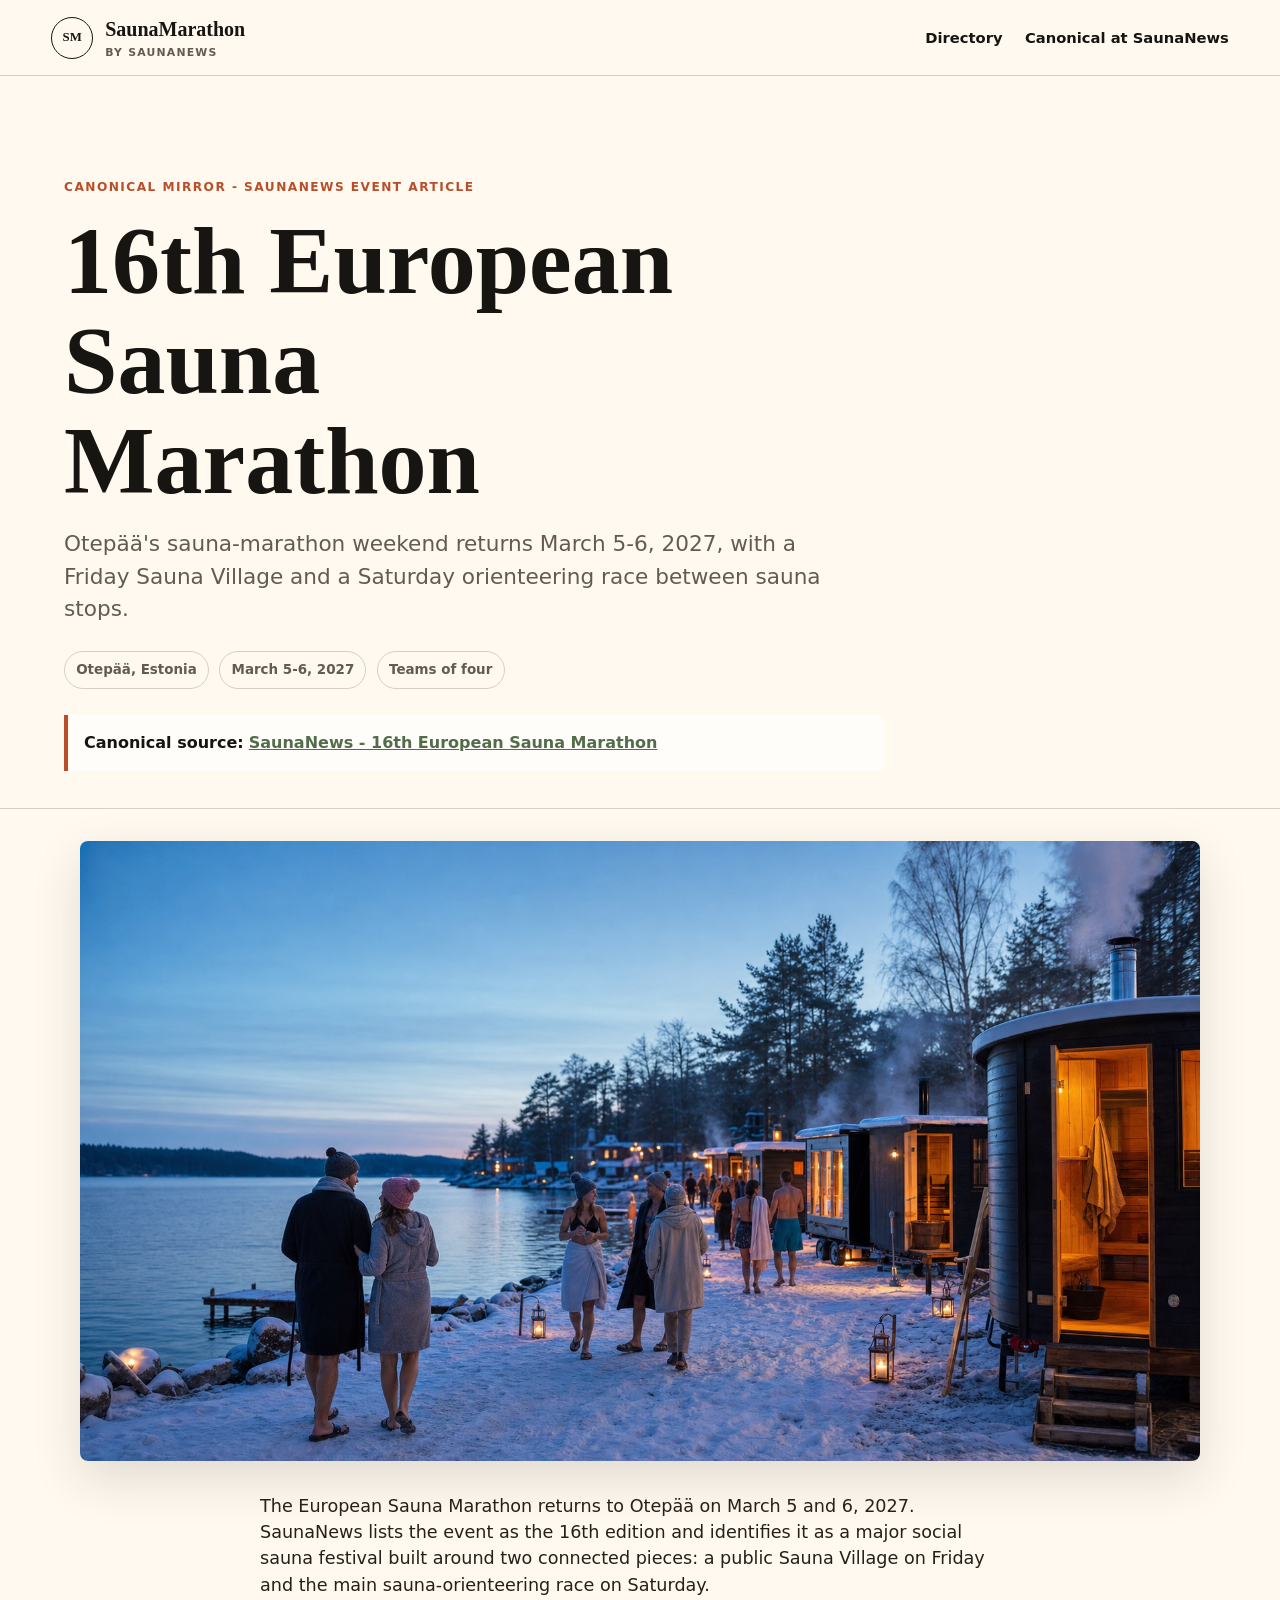
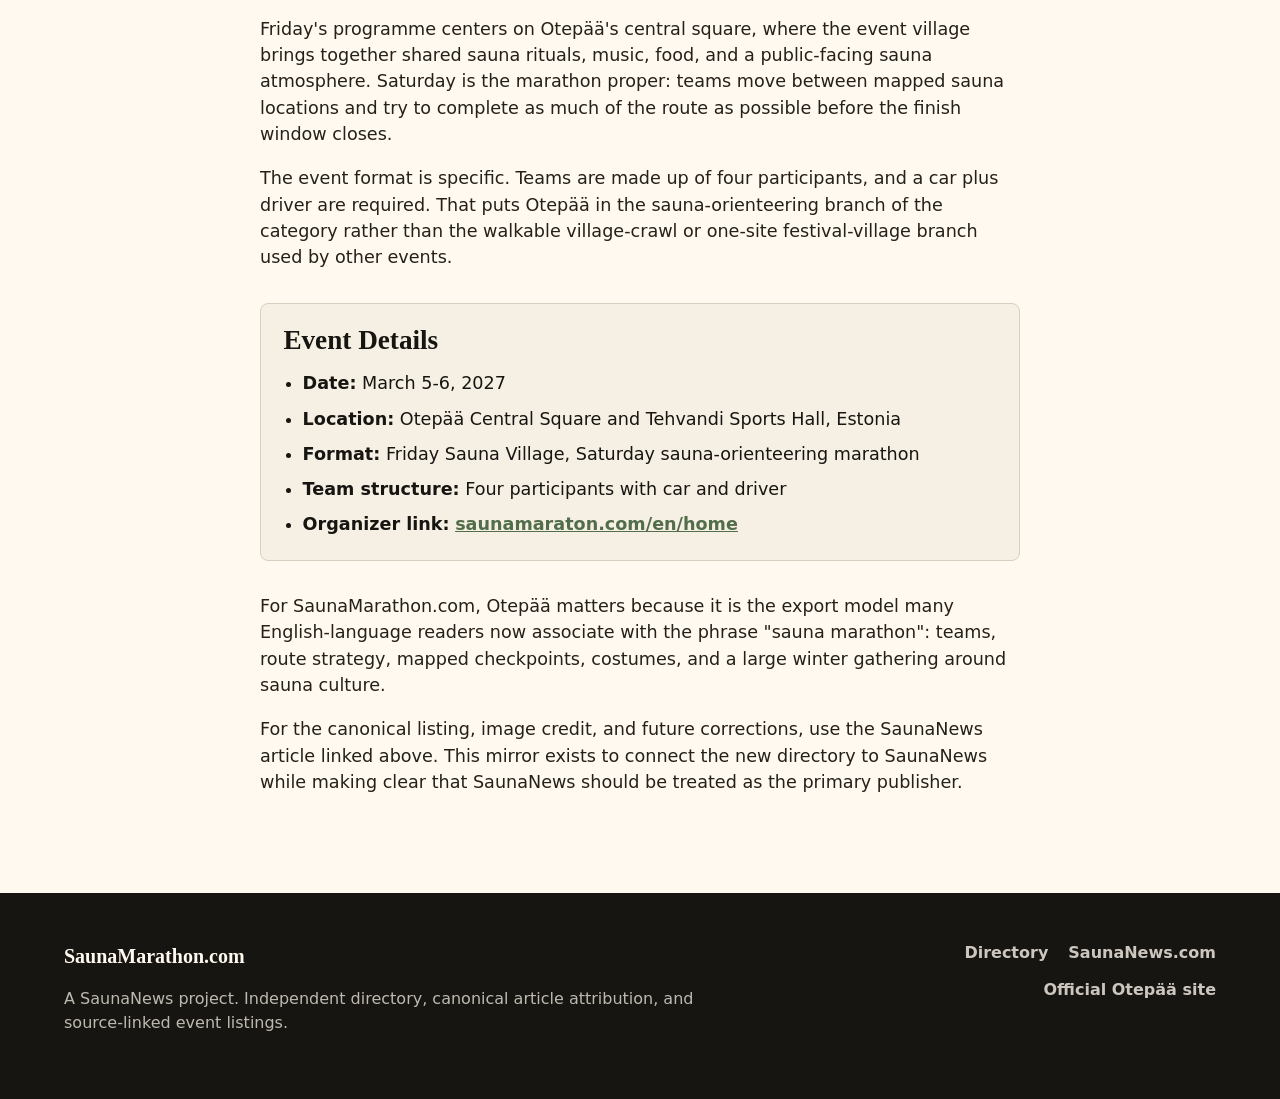
==== events/european-sauna-marathon-2027-otepaa/index.html @ 8f751c40 "Build SaunaMarathon microsite" ====
<!doctype html>
<html lang="en">
<head>
  <meta charset="utf-8">
  <meta name="viewport" content="width=device-width, initial-scale=1">
  <title>16th European Sauna Marathon - SaunaMarathon.com Mirror</title>
  <meta name="description" content="Mirrored event article for the 16th European Sauna Marathon in Otepää, Estonia. Canonical source: SaunaNews.">
  <meta name="robots" content="index, follow, max-image-preview:large">
  <link rel="canonical" href="https://www.saunanews.com/events/european-sauna-marathon-2027-otepaa">
  <meta property="og:title" content="16th European Sauna Marathon">
  <meta property="og:description" content="Otepää's sauna-marathon weekend returns March 5-6, 2027, with a Friday Sauna Village and Saturday sauna-orienteering race.">
  <meta property="og:type" content="article">
  <meta property="og:url" content="https://www.saunamarathon.com/events/european-sauna-marathon-2027-otepaa/">
  <meta property="og:image" content="https://www.saunamarathon.com/assets/sauna-marathon-hero.jpg">
  <meta name="twitter:card" content="summary_large_image">
  <link rel="stylesheet" href="/assets/styles.css">
  <script type="application/ld+json">
  {
    "@context": "https://schema.org",
    "@type": "Article",
    "headline": "16th European Sauna Marathon",
    "description": "Otepää's sauna-marathon weekend returns March 5-6, 2027, with a Friday Sauna Village and Saturday sauna-orienteering race.",
    "mainEntityOfPage": "https://www.saunanews.com/events/european-sauna-marathon-2027-otepaa",
    "publisher": {
      "@type": "NewsMediaOrganization",
      "name": "SaunaNews",
      "url": "https://www.saunanews.com/"
    },
    "dateModified": "2026-06-21",
    "about": {
      "@type": "Event",
      "name": "16th European Sauna Marathon",
      "startDate": "2027-03-05",
      "endDate": "2027-03-06",
      "eventStatus": "https://schema.org/EventScheduled",
      "eventAttendanceMode": "https://schema.org/OfflineEventAttendanceMode",
      "location": {
        "@type": "Place",
        "name": "Otepää Central Square and Tehvandi Sports Hall",
        "address": {
          "@type": "PostalAddress",
          "addressLocality": "Otepää",
          "addressCountry": "EE"
        }
      },
      "url": "https://saunamaraton.com/en/home/"
    }
  }
  </script>
</head>
<body class="article-body">
  <a class="skip-link" href="#article-content">Skip to article</a>

  <header class="site-header article-header-nav" data-header>
    <a class="brand" href="/" aria-label="SaunaMarathon.com home">
      <span class="brand-mark" aria-hidden="true">SM</span>
      <span>
        <span class="brand-name">SaunaMarathon</span>
        <span class="brand-byline">by SaunaNews</span>
      </span>
    </a>
    <nav class="nav-links" aria-label="Article navigation">
      <a href="/">Directory</a>
      <a href="https://www.saunanews.com/events/european-sauna-marathon-2027-otepaa" target="_blank" rel="noopener">Canonical at SaunaNews</a>
    </nav>
  </header>

  <main id="article-content">
    <article class="article-page">
      <header class="article-hero">
        <p class="eyebrow">Canonical mirror - SaunaNews event article</p>
        <h1>16th European Sauna Marathon</h1>
        <p class="article-deck">Otep&auml;&auml;'s sauna-marathon weekend returns March 5-6, 2027, with a Friday Sauna Village and a Saturday orienteering race between sauna stops.</p>
        <div class="article-meta">
          <span>Otep&auml;&auml;, Estonia</span>
          <span>March 5-6, 2027</span>
          <span>Teams of four</span>
        </div>
        <div class="canonical-note">
          <strong>Canonical source:</strong>
          <a href="https://www.saunanews.com/events/european-sauna-marathon-2027-otepaa" target="_blank" rel="noopener">SaunaNews - 16th European Sauna Marathon</a>
        </div>
      </header>

      <img class="article-image" src="/assets/sauna-marathon-hero.jpg" alt="People walking between several lakeside winter saunas during a sauna marathon-style event.">

      <div class="article-content">
        <p>The European Sauna Marathon returns to Otep&auml;&auml; on March 5 and 6, 2027. SaunaNews lists the event as the 16th edition and identifies it as a major social sauna festival built around two connected pieces: a public Sauna Village on Friday and the main sauna-orienteering race on Saturday.</p>

        <p>Friday's programme centers on Otep&auml;&auml;'s central square, where the event village brings together shared sauna rituals, music, food, and a public-facing sauna atmosphere. Saturday is the marathon proper: teams move between mapped sauna locations and try to complete as much of the route as possible before the finish window closes.</p>

        <p>The event format is specific. Teams are made up of four participants, and a car plus driver are required. That puts Otep&auml;&auml; in the sauna-orienteering branch of the category rather than the walkable village-crawl or one-site festival-village branch used by other events.</p>

        <div class="article-callout">
          <h2>Event Details</h2>
          <ul>
            <li><strong>Date:</strong> March 5-6, 2027</li>
            <li><strong>Location:</strong> Otep&auml;&auml; Central Square and Tehvandi Sports Hall, Estonia</li>
            <li><strong>Format:</strong> Friday Sauna Village, Saturday sauna-orienteering marathon</li>
            <li><strong>Team structure:</strong> Four participants with car and driver</li>
            <li><strong>Organizer link:</strong> <a href="https://saunamaraton.com/en/home/" target="_blank" rel="noopener">saunamaraton.com/en/home</a></li>
          </ul>
        </div>

        <p>For SaunaMarathon.com, Otep&auml;&auml; matters because it is the export model many English-language readers now associate with the phrase "sauna marathon": teams, route strategy, mapped checkpoints, costumes, and a large winter gathering around sauna culture.</p>

        <p>For the canonical listing, image credit, and future corrections, use the SaunaNews article linked above. This mirror exists to connect the new directory to SaunaNews while making clear that SaunaNews should be treated as the primary publisher.</p>
      </div>
    </article>
  </main>

  <footer class="site-footer">
    <div>
      <a class="footer-brand" href="/">SaunaMarathon.com</a>
      <p>A SaunaNews project. Independent directory, canonical article attribution, and source-linked event listings.</p>
    </div>
    <div class="footer-links">
      <a href="/">Directory</a>
      <a href="https://www.saunanews.com/" target="_blank" rel="noopener">SaunaNews.com</a>
      <a href="https://saunamaraton.com/en/home/" target="_blank" rel="noopener">Official Otep&auml;&auml; site</a>
    </div>
  </footer>

  <script src="/assets/site.js" defer></script>
</body>
</html>
---- assets/styles.css ----
:root {
  --ink: #171511;
  --charcoal: #24211b;
  --muted: #625c50;
  --line: #d7d0c0;
  --paper: #f6f0e4;
  --cream: #fff9ef;
  --copper: #b84f2a;
  --moss: #526d4a;
  --lake: #5b8196;
  --brass: #d69a45;
  --shadow: 0 18px 50px rgba(36, 33, 27, 0.14);
}

* {
  box-sizing: border-box;
}

html {
  scroll-behavior: smooth;
  overflow-x: hidden;
}

body {
  margin: 0;
  background: var(--paper);
  color: var(--ink);
  font-family: Inter, ui-sans-serif, system-ui, -apple-system, BlinkMacSystemFont, "Segoe UI", sans-serif;
  line-height: 1.5;
  -webkit-font-smoothing: antialiased;
  text-rendering: optimizeLegibility;
  overflow-x: hidden;
}

body.article-body {
  background: var(--cream);
}

a {
  color: inherit;
}

img {
  max-width: 100%;
  display: block;
}

.skip-link {
  position: fixed;
  left: 1rem;
  top: 1rem;
  z-index: 999;
  transform: translateY(-160%);
  background: var(--ink);
  color: var(--cream);
  padding: 0.7rem 1rem;
  border-radius: 4px;
}

.skip-link:focus {
  transform: translateY(0);
}

.site-header {
  position: sticky;
  top: 0;
  z-index: 50;
  display: flex;
  justify-content: space-between;
  align-items: center;
  gap: 1.5rem;
  min-height: 72px;
  padding: 0.85rem clamp(1rem, 4vw, 3.5rem);
  color: var(--cream);
  background: rgba(23, 21, 17, 0.88);
  border-bottom: 1px solid rgba(255, 249, 239, 0.18);
  backdrop-filter: blur(14px);
}

.site-header.is-scrolled {
  background: rgba(23, 21, 17, 0.96);
}

.article-header-nav {
  color: var(--ink);
  background: rgba(255, 249, 239, 0.92);
  border-bottom: 1px solid var(--line);
}

.article-header-nav.is-scrolled {
  background: rgba(255, 249, 239, 0.98);
}

.brand,
.footer-brand {
  display: inline-flex;
  align-items: center;
  gap: 0.75rem;
  text-decoration: none;
}

.brand-mark {
  display: inline-grid;
  place-items: center;
  width: 42px;
  height: 42px;
  border: 1px solid currentColor;
  border-radius: 50%;
  font-family: Georgia, "Times New Roman", serif;
  font-size: 0.8rem;
  font-weight: 700;
}

.brand-name,
.footer-brand {
  display: block;
  font-family: Georgia, "Times New Roman", serif;
  font-size: 1.25rem;
  font-weight: 700;
}

.brand-byline {
  display: block;
  margin-top: 0.1rem;
  font-size: 0.68rem;
  font-weight: 700;
  text-transform: uppercase;
  letter-spacing: 0.11em;
  color: rgba(255, 249, 239, 0.72);
}

.article-header-nav .brand-byline {
  color: var(--muted);
}

.nav-links {
  display: flex;
  align-items: center;
  gap: clamp(0.7rem, 2vw, 1.4rem);
  font-size: 0.92rem;
  font-weight: 700;
}

.nav-links a {
  text-decoration: none;
  color: inherit;
}

.nav-links a:hover,
.card-actions a:hover,
.footer-links a:hover {
  color: var(--brass);
}

.article-header-nav .nav-links a:hover {
  color: var(--copper);
}

.nav-cta {
  padding: 0.72rem 1rem;
  border-radius: 4px;
  background: var(--cream);
  color: var(--ink) !important;
}

.hero {
  position: relative;
  min-height: min(720px, calc(100vh - 140px));
  display: flex;
  align-items: end;
  overflow: hidden;
  background: var(--ink);
}

.hero-image,
.hero-shade {
  position: absolute;
  inset: 0;
  width: 100%;
  height: 100%;
}

.hero-image {
  object-fit: cover;
  object-position: center;
}

.hero-shade {
  background:
    linear-gradient(90deg, rgba(16, 18, 18, 0.82) 0%, rgba(16, 18, 18, 0.62) 38%, rgba(16, 18, 18, 0.12) 100%),
    linear-gradient(0deg, rgba(16, 18, 18, 0.72) 0%, rgba(16, 18, 18, 0) 44%);
}

.hero-content {
  position: relative;
  width: min(820px, 100%);
  padding: clamp(4rem, 8vw, 6rem) clamp(1.2rem, 5vw, 4.5rem);
  color: var(--cream);
}

.eyebrow {
  margin: 0 0 0.9rem;
  color: var(--copper);
  font-size: 0.76rem;
  font-weight: 800;
  letter-spacing: 0.12em;
  text-transform: uppercase;
  overflow-wrap: anywhere;
}

.hero .eyebrow {
  color: var(--brass);
}

h1,
h2,
h3 {
  margin: 0;
  line-height: 1.04;
}

h1,
h2 {
  font-family: Georgia, "Times New Roman", serif;
}

.hero h1 {
  max-width: 12ch;
  font-size: 6.2rem;
  font-weight: 800;
}

.hero-deck {
  max-width: 45rem;
  margin: 1.3rem 0 0;
  color: rgba(255, 249, 239, 0.88);
  font-size: 1.24rem;
}

.hero-actions,
.feature-actions,
.card-actions {
  display: flex;
  flex-wrap: wrap;
  align-items: center;
  gap: 0.75rem;
}

.hero-actions {
  margin-top: 2rem;
}

.button {
  display: inline-flex;
  align-items: center;
  justify-content: center;
  min-height: 46px;
  padding: 0.82rem 1.1rem;
  border: 1px solid currentColor;
  border-radius: 4px;
  font-weight: 800;
  text-decoration: none;
}

.button.primary {
  background: var(--copper);
  border-color: var(--copper);
  color: var(--cream);
}

.button.secondary {
  background: rgba(255, 249, 239, 0.1);
  color: var(--cream);
}

.button.quiet {
  color: var(--ink);
  background: transparent;
}

.button:hover {
  transform: translateY(-1px);
}

.stats-band {
  display: grid;
  grid-template-columns: repeat(4, minmax(0, 1fr));
  border-top: 1px solid var(--ink);
  border-bottom: 1px solid var(--ink);
  background: var(--cream);
}

.stats-band div {
  min-height: 128px;
  padding: 1.6rem clamp(1rem, 3vw, 2rem);
  border-right: 1px solid var(--line);
}

.stats-band div:last-child {
  border-right: 0;
}

.stats-band strong {
  display: block;
  font-family: Georgia, "Times New Roman", serif;
  font-size: 3.4rem;
  line-height: 1;
}

.stats-band span {
  display: block;
  margin-top: 0.55rem;
  color: var(--muted);
  font-size: 0.78rem;
  font-weight: 800;
  text-transform: uppercase;
  letter-spacing: 0.09em;
}

.section-grid,
.taxonomy-section,
.directory-section,
.source-section,
.feature-strip {
  padding: clamp(3.5rem, 8vw, 6.5rem) clamp(1.2rem, 5vw, 4.5rem);
}

.section-grid {
  display: grid;
  grid-template-columns: minmax(220px, 0.75fr) minmax(0, 1.25fr);
  gap: clamp(2rem, 5vw, 5rem);
}

.section-grid h2,
.section-heading h2,
.feature-strip h2 {
  max-width: 11ch;
  font-size: 4rem;
}

.intro-copy {
  max-width: 70ch;
  font-size: 1.12rem;
  color: var(--muted);
}

.intro-copy p:first-child {
  margin-top: 0;
}

.feature-strip {
  display: flex;
  justify-content: space-between;
  align-items: end;
  gap: 2rem;
  background: var(--charcoal);
  color: var(--cream);
}

.feature-strip h2 {
  max-width: 16ch;
}

.feature-strip p:not(.eyebrow) {
  max-width: 54rem;
  color: rgba(255, 249, 239, 0.74);
  font-size: 1.08rem;
}

.format-grid {
  display: grid;
  grid-template-columns: repeat(5, minmax(0, 1fr));
  gap: 1px;
  margin-top: 2.4rem;
  background: var(--line);
  border: 1px solid var(--line);
}

.format-grid article {
  min-height: 270px;
  padding: 1.4rem;
  background: var(--cream);
}

.format-index {
  display: block;
  margin-bottom: 1.4rem;
  color: var(--copper);
  font-family: Georgia, "Times New Roman", serif;
  font-size: 2.1rem;
  font-weight: 800;
}

.format-grid h3 {
  font-size: 1.15rem;
}

.format-grid p,
.event-card p,
.playbook-list p,
.source-section p {
  color: var(--muted);
}

.directory-section {
  background: var(--cream);
  border-top: 1px solid var(--line);
}

.directory-heading {
  display: grid;
  grid-template-columns: 1fr minmax(240px, 380px);
  gap: 1.5rem;
  align-items: end;
}

.directory-heading h2 {
  max-width: 15ch;
}

.search-label {
  position: absolute;
  width: 1px;
  height: 1px;
  overflow: hidden;
  clip: rect(0 0 0 0);
}

.search-input {
  width: 100%;
  min-height: 48px;
  padding: 0.8rem 0.95rem;
  border: 1px solid var(--line);
  border-radius: 4px;
  background: #fffdfa;
  color: var(--ink);
  font: inherit;
}

.filter-bar {
  display: flex;
  gap: 0.55rem;
  flex-wrap: wrap;
  margin: 2rem 0 0.9rem;
}

.filter-button {
  min-height: 40px;
  padding: 0.55rem 0.85rem;
  border: 1px solid var(--line);
  border-radius: 999px;
  background: transparent;
  color: var(--muted);
  cursor: pointer;
  font-weight: 800;
}

.filter-button.is-active {
  background: var(--ink);
  border-color: var(--ink);
  color: var(--cream);
}

.result-count {
  color: var(--muted);
  font-size: 0.9rem;
}

.event-list {
  display: grid;
  grid-template-columns: repeat(3, minmax(0, 1fr));
  gap: 1rem;
  margin-top: 1.5rem;
}

.event-card {
  display: flex;
  flex-direction: column;
  min-height: 405px;
  padding: 1.25rem;
  border: 1px solid var(--line);
  border-radius: 8px;
  background: #fffdfa;
  box-shadow: 0 1px 0 rgba(36, 33, 27, 0.04);
}

.event-card[hidden] {
  display: none;
}

.event-card.featured-event {
  grid-column: span 2;
  background:
    linear-gradient(135deg, rgba(184, 79, 42, 0.12), rgba(91, 129, 150, 0.12)),
    #fffdfa;
}

.event-meta {
  display: flex;
  justify-content: space-between;
  gap: 0.75rem;
  margin-bottom: 1.1rem;
  color: var(--copper);
  font-size: 0.72rem;
  font-weight: 900;
  text-transform: uppercase;
  letter-spacing: 0.08em;
}

.event-card h3 {
  margin-bottom: 0.85rem;
  font-size: 1.5rem;
}

.event-card dl {
  display: grid;
  grid-template-columns: repeat(3, minmax(0, 1fr));
  gap: 0.6rem;
  margin: auto 0 1.1rem;
}

.event-card dl div {
  padding-top: 0.8rem;
  border-top: 1px solid var(--line);
}

.event-card dt {
  color: var(--muted);
  font-size: 0.68rem;
  font-weight: 900;
  text-transform: uppercase;
  letter-spacing: 0.08em;
}

.event-card dd {
  margin: 0.28rem 0 0;
  font-weight: 800;
}

.card-actions {
  margin-top: auto;
}

.card-actions a {
  font-weight: 900;
  color: var(--moss);
  text-decoration: none;
}

.organize-section {
  background: var(--charcoal);
  color: var(--cream);
}

.organize-section .eyebrow,
.organize-section .playbook-list span {
  color: var(--brass);
}

.playbook-list {
  display: grid;
  gap: 0;
  border-top: 1px solid rgba(255, 249, 239, 0.25);
}

.playbook-list article {
  display: grid;
  grid-template-columns: 64px 1fr;
  gap: 1.3rem;
  padding: 1.35rem 0;
  border-bottom: 1px solid rgba(255, 249, 239, 0.18);
}

.playbook-list span {
  font-family: Georgia, "Times New Roman", serif;
  font-size: 2rem;
  font-weight: 800;
}

.playbook-list h3 {
  font-size: 1.3rem;
}

.playbook-list p {
  margin: 0.4rem 0 0;
  color: rgba(255, 249, 239, 0.72);
}

.source-section {
  max-width: 1080px;
}

.source-section h2 {
  max-width: 18ch;
}

.source-section p {
  max-width: 78ch;
  font-size: 1.02rem;
}

.site-footer {
  display: flex;
  justify-content: space-between;
  gap: 2rem;
  padding: 3rem clamp(1.2rem, 5vw, 4.5rem);
  background: var(--ink);
  color: rgba(255, 249, 239, 0.72);
}

.site-footer p {
  max-width: 44rem;
}

.footer-brand {
  color: var(--cream);
}

.footer-links {
  display: flex;
  flex-wrap: wrap;
  align-content: start;
  justify-content: end;
  gap: 0.85rem 1.25rem;
  min-width: min(100%, 320px);
}

.footer-links a {
  color: rgba(255, 249, 239, 0.78);
  font-weight: 800;
  text-decoration: none;
}

.article-page {
  background: var(--cream);
}

.article-hero {
  padding: clamp(3.5rem, 8vw, 7rem) clamp(1.2rem, 5vw, 4.5rem) 2.3rem;
  border-bottom: 1px solid var(--line);
}

.article-hero h1 {
  max-width: 13ch;
  font-size: 6rem;
}

.article-deck {
  max-width: 780px;
  margin: 1.1rem 0 0;
  color: var(--muted);
  font-size: 1.35rem;
}

.article-meta {
  display: flex;
  flex-wrap: wrap;
  gap: 0.65rem;
  margin-top: 1.6rem;
}

.article-meta span {
  padding: 0.5rem 0.7rem;
  border: 1px solid var(--line);
  border-radius: 999px;
  color: var(--muted);
  font-size: 0.84rem;
  font-weight: 800;
}

.canonical-note {
  max-width: 820px;
  margin-top: 1.6rem;
  padding: 1rem;
  border-left: 4px solid var(--copper);
  background: #fffdfa;
}

.canonical-note a {
  color: var(--moss);
  font-weight: 900;
}

.article-image {
  width: min(1120px, calc(100% - 2rem));
  max-height: 620px;
  object-fit: cover;
  margin: 2rem auto;
  border-radius: 8px;
  box-shadow: var(--shadow);
}

.article-content {
  width: min(760px, calc(100% - 2.4rem));
  margin: 0 auto;
  padding: 0 0 5rem;
  font-size: 1.1rem;
}

.article-content p {
  color: var(--charcoal);
}

.article-callout {
  margin: 2rem 0;
  padding: 1.4rem;
  border: 1px solid var(--line);
  border-radius: 8px;
  background: var(--paper);
}

.article-callout h2 {
  margin-bottom: 1rem;
  font-size: 1.7rem;
}

.article-callout ul {
  margin: 0;
  padding-left: 1.2rem;
}

.article-callout li + li {
  margin-top: 0.55rem;
}

.article-callout a {
  color: var(--moss);
  font-weight: 800;
}

@media (max-width: 1080px) {
  .format-grid,
  .event-list {
    grid-template-columns: repeat(2, minmax(0, 1fr));
  }

  .format-grid article {
    min-height: 230px;
  }

  .event-card.featured-event {
    grid-column: span 1;
  }
}

@media (max-width: 780px) {
  .site-header {
    position: static;
    align-items: flex-start;
    flex-direction: column;
  }

  .nav-links {
    width: 100%;
    max-width: 100%;
    flex-wrap: wrap;
    overflow: visible;
    padding-bottom: 0.35rem;
  }

  .nav-cta {
    display: none;
  }

  .hero {
    min-height: auto;
  }

  .hero h1 {
    max-width: 8.5ch;
    font-size: 3.25rem;
    line-height: 0.98;
  }

  .hero-content {
    width: 100vw;
    max-width: 100vw;
    padding-right: 1.5rem;
    padding-left: 1.5rem;
    padding-top: 4rem;
    padding-bottom: 4rem;
  }

  .hero-deck {
    max-width: 20rem;
    font-size: 1.06rem;
  }

  .hero h1,
  .hero .eyebrow,
  .hero-actions {
    max-width: 20rem;
  }

  .hero .eyebrow {
    font-size: 0.68rem;
    letter-spacing: 0.08em;
  }

  .hero-actions .button {
    width: 100%;
  }

  .stats-band strong {
    font-size: 3rem;
  }

  .section-grid h2,
  .section-heading h2,
  .feature-strip h2 {
    font-size: 2.7rem;
  }

  .article-hero h1 {
    font-size: 3.4rem;
  }

  .article-deck {
    font-size: 1.1rem;
  }

  .stats-band,
  .section-grid,
  .directory-heading,
  .feature-strip,
  .event-list {
    grid-template-columns: 1fr;
  }

  .feature-strip,
  .site-footer {
    flex-direction: column;
    align-items: flex-start;
  }

  .stats-band div {
    min-height: 108px;
    border-right: 0;
    border-bottom: 1px solid var(--line);
  }

  .stats-band div:last-child {
    border-bottom: 0;
  }

  .format-grid {
    grid-template-columns: 1fr;
  }

  .event-card dl {
    grid-template-columns: 1fr;
  }

  .footer-links {
    justify-content: start;
  }
}
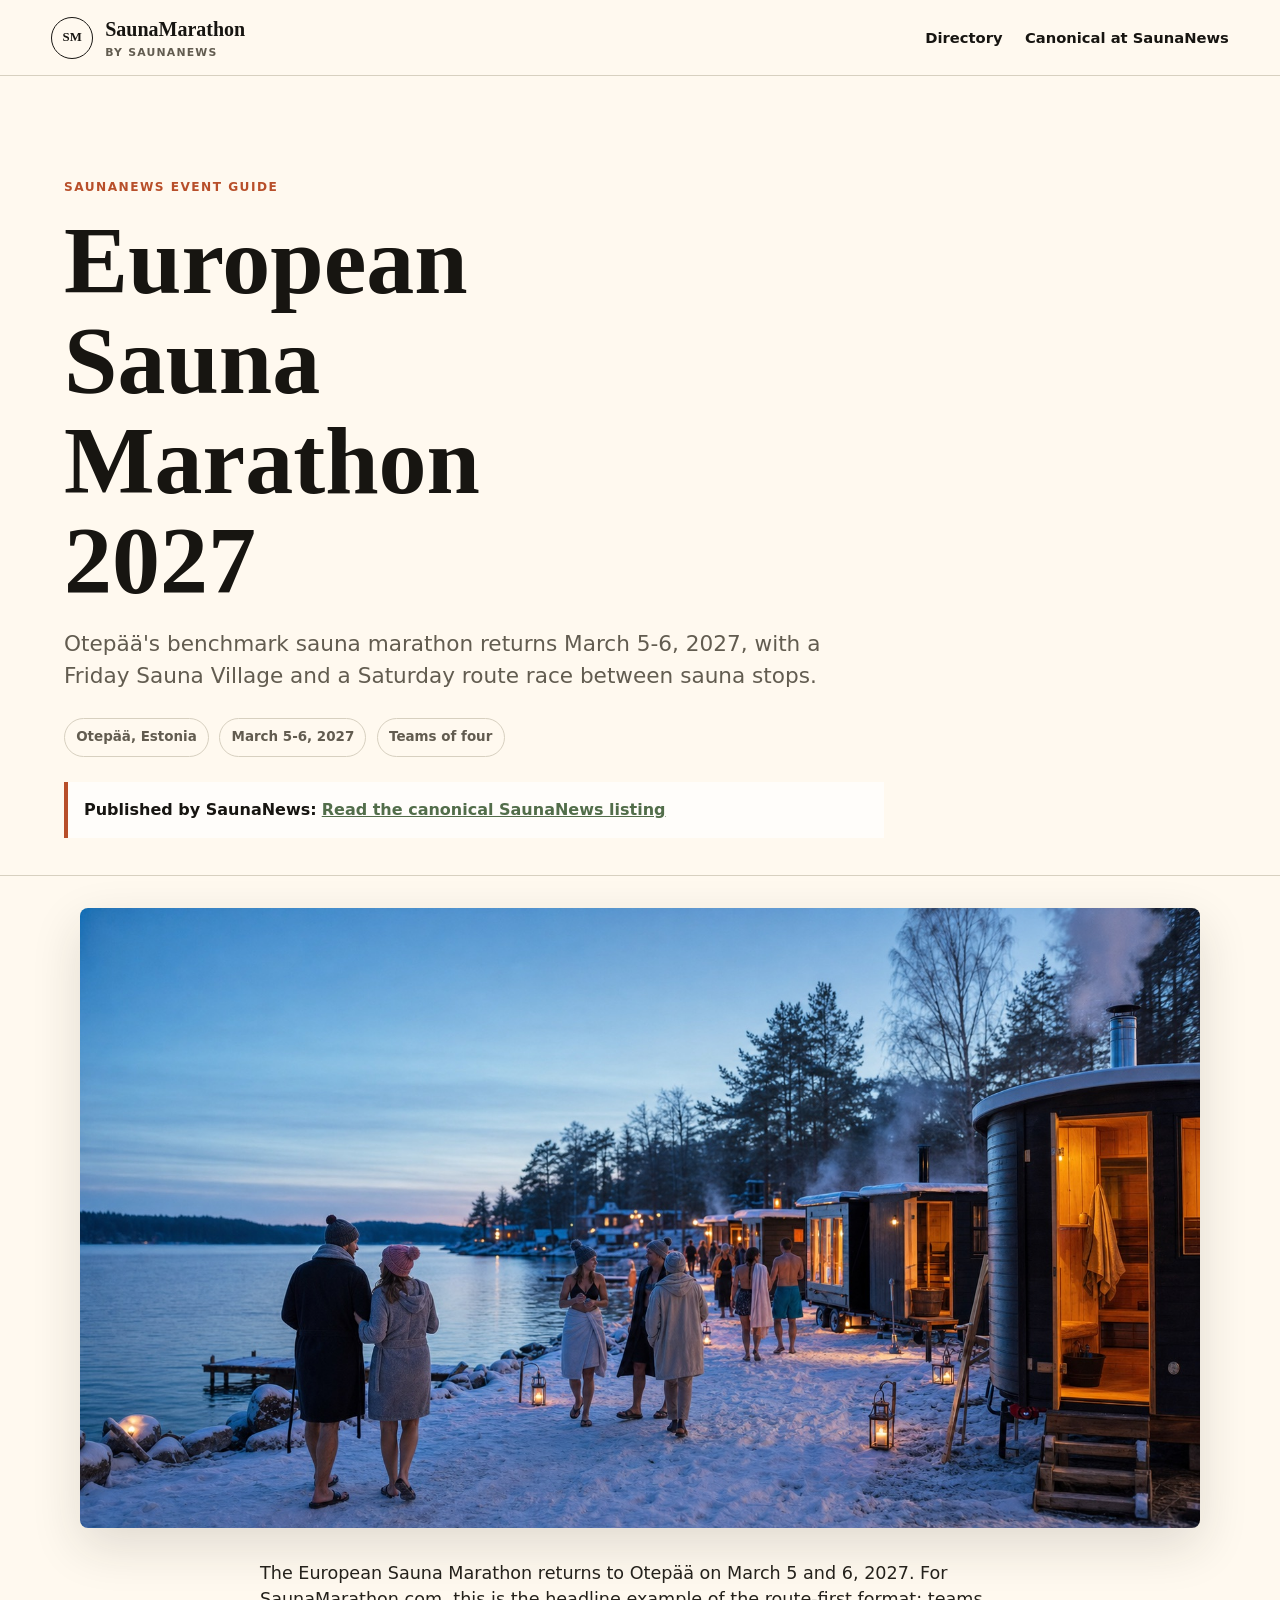
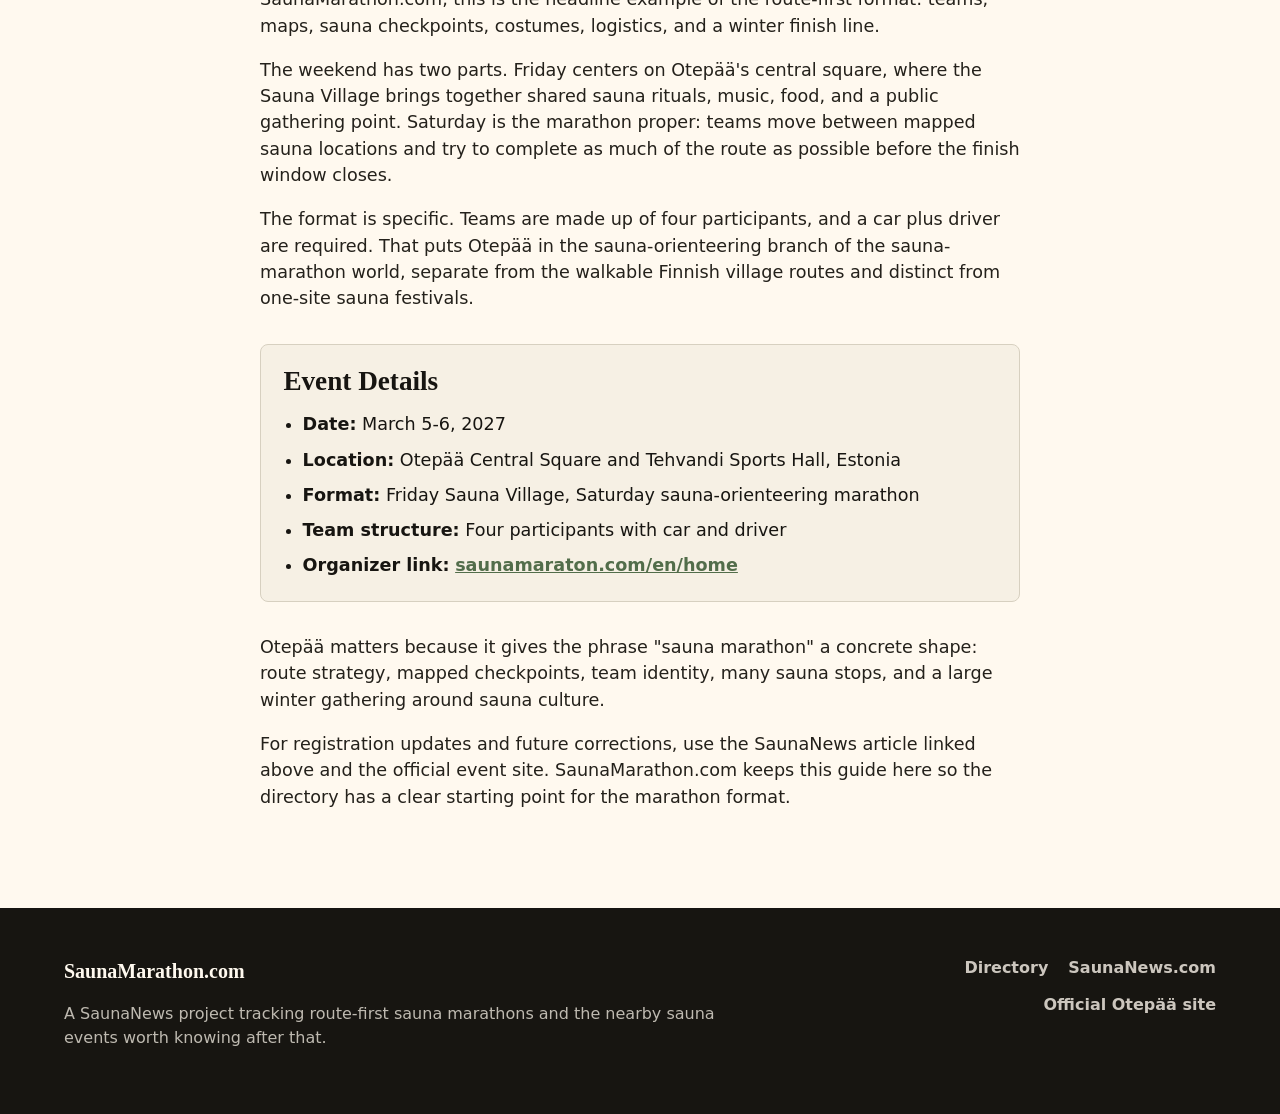
==== commit 2cba46d7: "Refocus copy on sauna marathons" ====
--- a/events/european-sauna-marathon-2027-otepaa/index.html
+++ b/events/european-sauna-marathon-2027-otepaa/index.html
@@ -3,10 +3,11 @@
 <head>
   <meta charset="utf-8">
   <meta name="viewport" content="width=device-width, initial-scale=1">
-  <title>16th European Sauna Marathon - SaunaMarathon.com Mirror</title>
-  <meta name="description" content="Mirrored event article for the 16th European Sauna Marathon in Otepää, Estonia. Canonical source: SaunaNews.">
+  <title>European Sauna Marathon 2027 in Otepää | SaunaMarathon.com</title>
+  <meta name="description" content="SaunaNews event guide for the 16th European Sauna Marathon in Otepää, Estonia: March 5-6, 2027, with a Friday Sauna Village and Saturday sauna-orienteering race.">
   <meta name="robots" content="index, follow, max-image-preview:large">
   <link rel="canonical" href="https://www.saunanews.com/events/european-sauna-marathon-2027-otepaa">
+  <link rel="icon" href="/favicon.svg" type="image/svg+xml">
   <meta property="og:title" content="16th European Sauna Marathon">
   <meta property="og:description" content="Otepää's sauna-marathon weekend returns March 5-6, 2027, with a Friday Sauna Village and Saturday sauna-orienteering race.">
   <meta property="og:type" content="article">
@@ -68,28 +69,28 @@
   <main id="article-content">
     <article class="article-page">
       <header class="article-hero">
-        <p class="eyebrow">Canonical mirror - SaunaNews event article</p>
-        <h1>16th European Sauna Marathon</h1>
-        <p class="article-deck">Otep&auml;&auml;'s sauna-marathon weekend returns March 5-6, 2027, with a Friday Sauna Village and a Saturday orienteering race between sauna stops.</p>
+        <p class="eyebrow">SaunaNews event guide</p>
+        <h1>European Sauna Marathon 2027</h1>
+        <p class="article-deck">Otep&auml;&auml;'s benchmark sauna marathon returns March 5-6, 2027, with a Friday Sauna Village and a Saturday route race between sauna stops.</p>
         <div class="article-meta">
           <span>Otep&auml;&auml;, Estonia</span>
           <span>March 5-6, 2027</span>
           <span>Teams of four</span>
         </div>
         <div class="canonical-note">
-          <strong>Canonical source:</strong>
-          <a href="https://www.saunanews.com/events/european-sauna-marathon-2027-otepaa" target="_blank" rel="noopener">SaunaNews - 16th European Sauna Marathon</a>
+          <strong>Published by SaunaNews:</strong>
+          <a href="https://www.saunanews.com/events/european-sauna-marathon-2027-otepaa" target="_blank" rel="noopener">Read the canonical SaunaNews listing</a>
         </div>
       </header>
 
-      <img class="article-image" src="/assets/sauna-marathon-hero.jpg" alt="People walking between several lakeside winter saunas during a sauna marathon-style event.">
+      <img class="article-image" src="/assets/sauna-marathon-hero.jpg" alt="People walking between several lakeside winter sauna stops during a sauna marathon-style route.">
 
       <div class="article-content">
-        <p>The European Sauna Marathon returns to Otep&auml;&auml; on March 5 and 6, 2027. SaunaNews lists the event as the 16th edition and identifies it as a major social sauna festival built around two connected pieces: a public Sauna Village on Friday and the main sauna-orienteering race on Saturday.</p>
+        <p>The European Sauna Marathon returns to Otep&auml;&auml; on March 5 and 6, 2027. For SaunaMarathon.com, this is the headline example of the route-first format: teams, maps, sauna checkpoints, costumes, logistics, and a winter finish line.</p>
 
-        <p>Friday's programme centers on Otep&auml;&auml;'s central square, where the event village brings together shared sauna rituals, music, food, and a public-facing sauna atmosphere. Saturday is the marathon proper: teams move between mapped sauna locations and try to complete as much of the route as possible before the finish window closes.</p>
+        <p>The weekend has two parts. Friday centers on Otep&auml;&auml;'s central square, where the Sauna Village brings together shared sauna rituals, music, food, and a public gathering point. Saturday is the marathon proper: teams move between mapped sauna locations and try to complete as much of the route as possible before the finish window closes.</p>
 
-        <p>The event format is specific. Teams are made up of four participants, and a car plus driver are required. That puts Otep&auml;&auml; in the sauna-orienteering branch of the category rather than the walkable village-crawl or one-site festival-village branch used by other events.</p>
+        <p>The format is specific. Teams are made up of four participants, and a car plus driver are required. That puts Otep&auml;&auml; in the sauna-orienteering branch of the sauna-marathon world, separate from the walkable Finnish village routes and distinct from one-site sauna festivals.</p>
 
         <div class="article-callout">
           <h2>Event Details</h2>
@@ -102,9 +103,9 @@
           </ul>
         </div>
 
-        <p>For SaunaMarathon.com, Otep&auml;&auml; matters because it is the export model many English-language readers now associate with the phrase "sauna marathon": teams, route strategy, mapped checkpoints, costumes, and a large winter gathering around sauna culture.</p>
+        <p>Otep&auml;&auml; matters because it gives the phrase "sauna marathon" a concrete shape: route strategy, mapped checkpoints, team identity, many sauna stops, and a large winter gathering around sauna culture.</p>
 
-        <p>For the canonical listing, image credit, and future corrections, use the SaunaNews article linked above. This mirror exists to connect the new directory to SaunaNews while making clear that SaunaNews should be treated as the primary publisher.</p>
+        <p>For registration updates and future corrections, use the SaunaNews article linked above and the official event site. SaunaMarathon.com keeps this guide here so the directory has a clear starting point for the marathon format.</p>
       </div>
     </article>
   </main>
@@ -112,7 +113,7 @@
   <footer class="site-footer">
     <div>
       <a class="footer-brand" href="/">SaunaMarathon.com</a>
-      <p>A SaunaNews project. Independent directory, canonical article attribution, and source-linked event listings.</p>
+      <p>A SaunaNews project tracking route-first sauna marathons and the nearby sauna events worth knowing after that.</p>
     </div>
     <div class="footer-links">
       <a href="/">Directory</a>
--- a/assets/styles.css
+++ b/assets/styles.css
@@ -418,6 +418,13 @@
   max-width: 15ch;
 }
 
+.section-deck {
+  max-width: 58rem;
+  margin: 1rem 0 0;
+  color: var(--muted);
+  font-size: 1.06rem;
+}
+
 .search-label {
   position: absolute;
   width: 1px;
@@ -488,6 +495,35 @@
   display: none;
 }
 
+.directory-divider {
+  grid-column: 1 / -1;
+  display: grid;
+  grid-template-columns: minmax(180px, 0.35fr) minmax(0, 1fr);
+  gap: 1rem;
+  align-items: start;
+  margin: 1.2rem 0 0.15rem;
+  padding: 1rem 0 0;
+  border-top: 1px solid var(--ink);
+}
+
+.directory-divider[hidden] {
+  display: none;
+}
+
+.directory-divider span {
+  color: var(--copper);
+  font-size: 0.78rem;
+  font-weight: 900;
+  letter-spacing: 0.08em;
+  text-transform: uppercase;
+}
+
+.directory-divider p {
+  margin: 0;
+  max-width: 68rem;
+  color: var(--muted);
+}
+
 .event-card.featured-event {
   grid-column: span 2;
   background:
@@ -851,6 +887,10 @@
     grid-template-columns: 1fr;
   }
 
+  .directory-divider {
+    grid-template-columns: 1fr;
+  }
+
   .footer-links {
     justify-content: start;
   }
